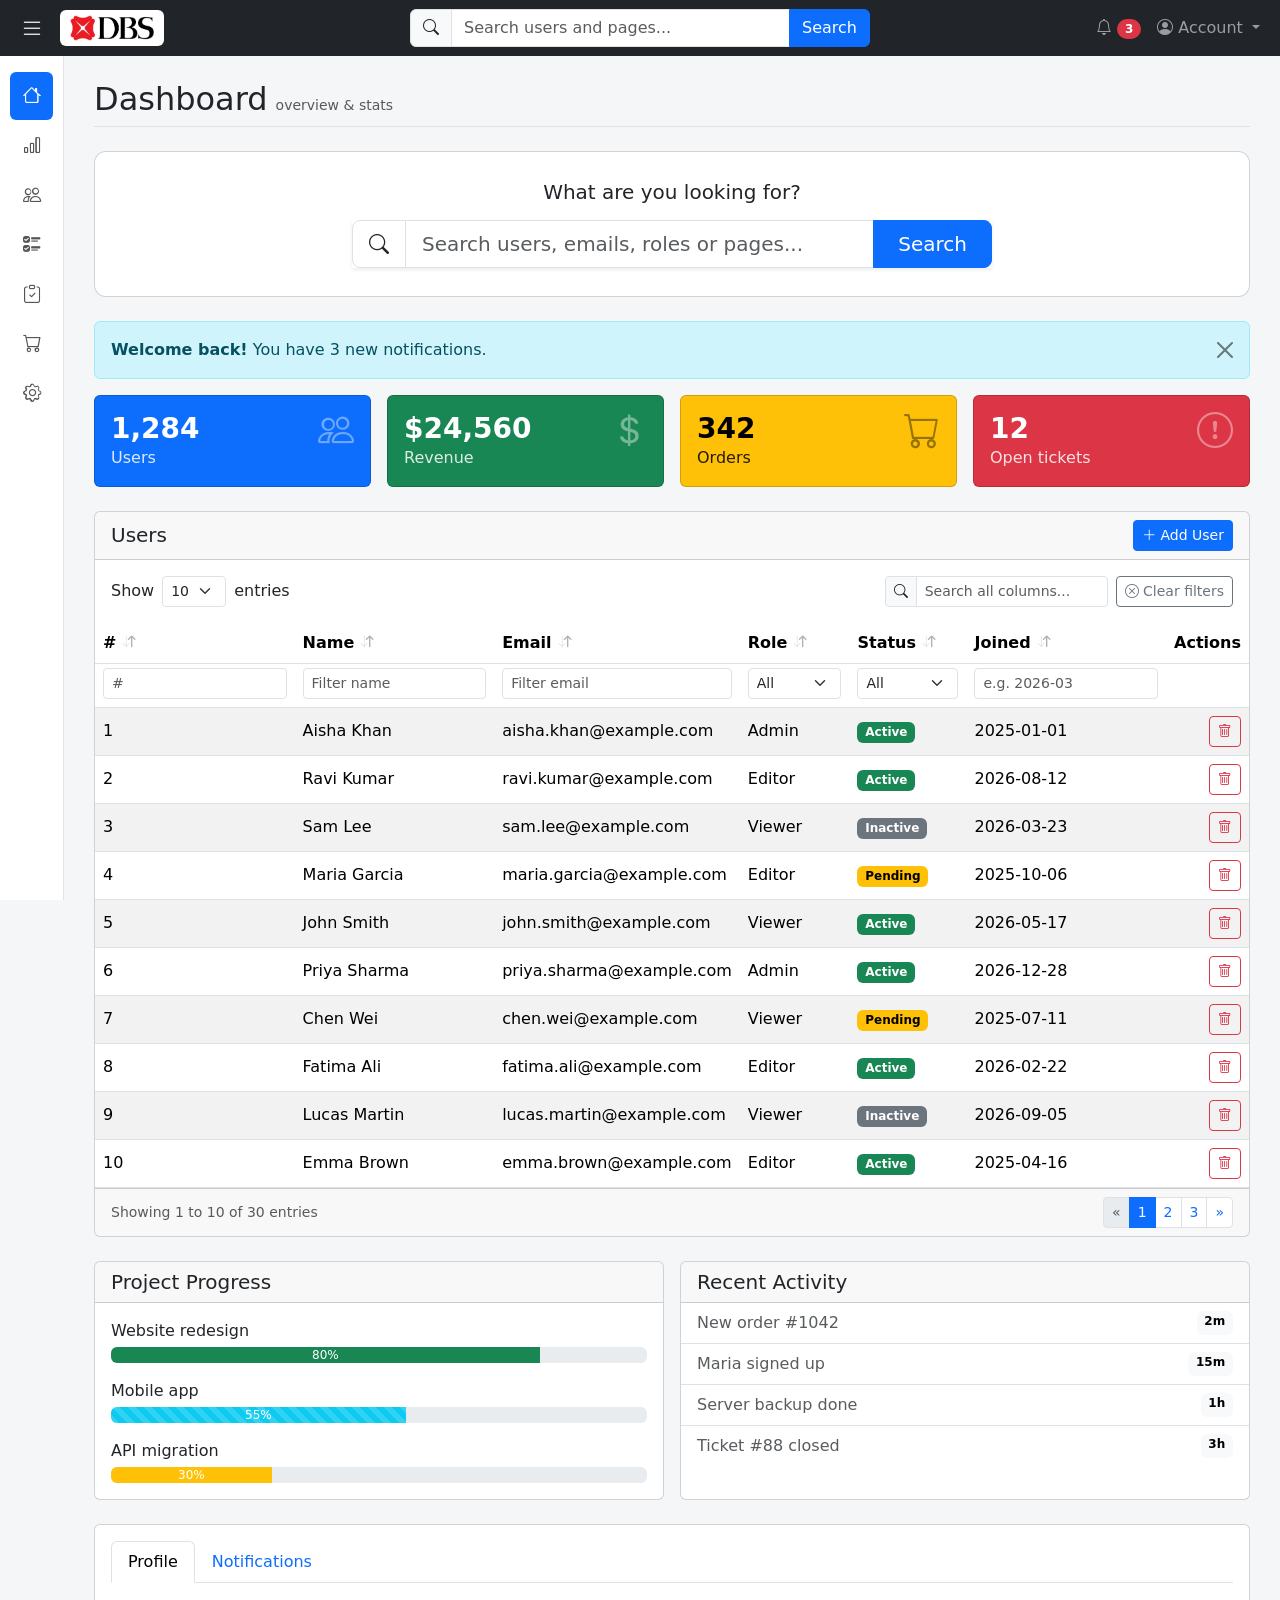
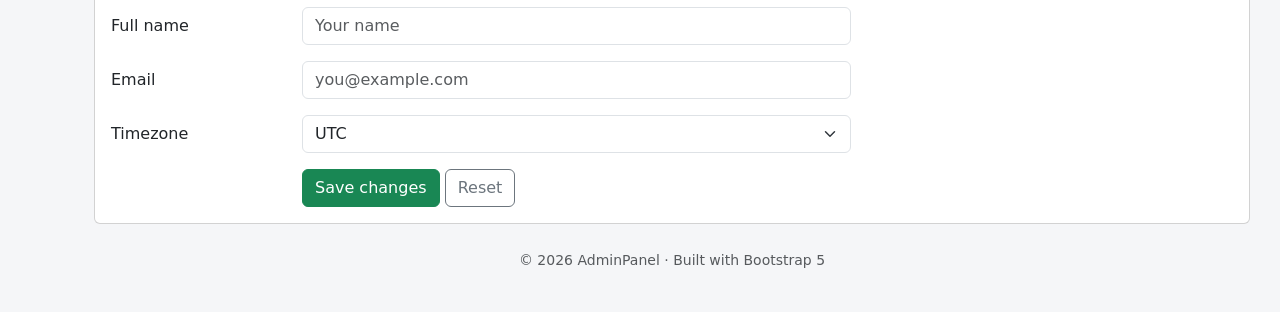
==== index.html @ f6d973f6 "Initial commit" ====
<!DOCTYPE html>
<html lang="en">
<head>
  <meta charset="utf-8">
  <meta name="viewport" content="width=device-width, initial-scale=1">
  <title>Admin Dashboard</title>

  <!-- Bootstrap 5 + Bootstrap Icons (local) -->
  <link rel="stylesheet" href="css/bootstrap.min.css">
  <link rel="stylesheet" href="css/bootstrap-icons.min.css">
  <!-- Page styles -->
  <link rel="stylesheet" href="css/style.css">
  <!-- Sidebar: icons only by default; restore "expanded" if the user chose it -->
  <script>
    try { if (localStorage.getItem('sidebar') === 'expanded') document.documentElement.classList.add('sidebar-expanded'); } catch (e) {}
  </script>
</head>
<body>

  <!-- Top navbar -->
  <nav class="navbar navbar-expand-md navbar-dark bg-dark fixed-top">
    <div class="container-fluid">
      <button type="button" class="btn sidebar-toggle me-2" id="sidebarToggle"
              aria-controls="sidebar" aria-expanded="false" aria-label="Show menu">
        <i class="bi bi-list"></i>
      </button>
      <a class="navbar-brand brand-logo me-auto" href="index.html"><img src="images/dbs-logo.jpg" alt="DBS" height="26"></a>
      <button class="navbar-toggler" type="button" data-bs-toggle="collapse" data-bs-target="#topnav"
              aria-controls="topnav" aria-expanded="false" aria-label="Toggle navigation">
        <span class="navbar-toggler-icon"></span>
      </button>
      <div class="collapse navbar-collapse" id="topnav">
        <!-- Search, centred in the top bar (js/search.js) -->
        <form class="navbar-search my-2 my-md-0" role="search" id="navSearch" data-site-search autocomplete="off">
          <div class="input-group">
            <span class="input-group-text"><i class="bi bi-search"></i></span>
            <input type="search" class="form-control" id="navSearchInput" placeholder="Search users and pages..." aria-label="Search users and pages">
            <button class="btn btn-primary" type="submit">Search</button>
          </div>
          <div class="site-search-results list-group text-start shadow d-none" id="navSearchResults" aria-label="Search suggestions"></div>
        </form>
        <ul class="navbar-nav ms-auto">
          <li class="nav-item">
            <a class="nav-link" href="#"><i class="bi bi-bell"></i> <span class="badge rounded-pill text-bg-danger">3</span></a>
          </li>
          <li class="nav-item dropdown">
            <a class="nav-link dropdown-toggle" href="#" role="button" data-bs-toggle="dropdown" aria-expanded="false">
              <i class="bi bi-person-circle"></i> <span class="js-account-name">Account</span>
            </a>
            <ul class="dropdown-menu dropdown-menu-end">
              <li><a class="dropdown-item" href="#">Profile</a></li>
              <li><a class="dropdown-item" href="#">Settings</a></li>
              <li><hr class="dropdown-divider"></li>
              <li><a class="dropdown-item" href="login.html"><i class="bi bi-box-arrow-right"></i> Log out</a></li>
            </ul>
          </li>
        </ul>
      </div>
    </div>
  </nav>

  <!--
    Sidebar menu (the same on every page; js/layout.js adds the behaviour).
    A sub-menu is a "sub-toggle" link plus a <div class="collapse submenu submenu-level-N">.
    Links to "#" are placeholders.
  -->
  <nav class="sidebar" id="sidebar" aria-label="Main menu">
    <ul class="nav flex-column sidebar-nav">
      <li class="nav-item"><a class="nav-link" href="index.html"><i class="bi bi-house" aria-hidden="true"></i><span class="nav-label">Overview</span></a></li>
      <li class="nav-item"><a class="nav-link" href="#"><i class="bi bi-bar-chart" aria-hidden="true"></i><span class="nav-label">Reports</span></a></li>
      <li class="nav-item"><a class="nav-link" href="index.html#users"><i class="bi bi-people" aria-hidden="true"></i><span class="nav-label">Users</span></a></li>
      <li class="nav-item has-sub">
        <a class="nav-link sub-toggle" href="#submenu-forms" role="button" data-bs-toggle="collapse" aria-expanded="false" aria-controls="submenu-forms"><i class="bi bi-ui-checks" aria-hidden="true"></i><span class="nav-label">Forms</span><i class="bi bi-chevron-down sub-caret" aria-hidden="true"></i></a>
        <div class="collapse submenu submenu-level-1" id="submenu-forms">
          <div class="submenu-title">Forms</div>
          <ul class="nav flex-column">
            <li class="nav-item has-sub">
              <a class="nav-link sub-link sub-toggle" href="#submenu-registration" role="button" data-bs-toggle="collapse" aria-expanded="false" aria-controls="submenu-registration"><i class="bi bi-person-lines-fill" aria-hidden="true"></i><span class="nav-label">Registration Form</span><i class="bi bi-chevron-down sub-caret" aria-hidden="true"></i></a>
              <div class="collapse submenu submenu-level-2" id="submenu-registration">
                <ul class="nav flex-column">
                  <li class="nav-item"><a class="nav-link sub-link" href="form.html"><i class="bi bi-file-earmark-text" aria-hidden="true"></i><span class="nav-label">Full Form</span></a></li>
                  <li class="nav-item"><a class="nav-link sub-link" href="form.html#personal"><i class="bi bi-person-vcard" aria-hidden="true"></i><span class="nav-label">Personal Details</span></a></li>
                  <li class="nav-item"><a class="nav-link sub-link" href="form.html#role-skills"><i class="bi bi-list-check" aria-hidden="true"></i><span class="nav-label">Role &amp; Skills</span></a></li>
                  <li class="nav-item"><a class="nav-link sub-link" href="form.html#preferences"><i class="bi bi-toggles" aria-hidden="true"></i><span class="nav-label">Preferences</span></a></li>
                  <li class="nav-item"><a class="nav-link sub-link" href="form.html#about-you"><i class="bi bi-chat-left-text" aria-hidden="true"></i><span class="nav-label">About You</span></a></li>
                </ul>
              </div>
            </li>
            <li class="nav-item"><a class="nav-link sub-link" href="form.html#date-time"><i class="bi bi-calendar-event" aria-hidden="true"></i><span class="nav-label">Date &amp; Time</span></a></li>
          </ul>
        </div>
      </li>
      <li class="nav-item"><a class="nav-link" href="approvals.html"><i class="bi bi-clipboard-check" aria-hidden="true"></i><span class="nav-label">My Approvals</span><span class="nav-badge badge rounded-pill text-bg-danger d-none" data-badge="pending-approvals"></span></a></li>
      <li class="nav-item"><a class="nav-link" href="#"><i class="bi bi-cart" aria-hidden="true"></i><span class="nav-label">Orders</span></a></li>
      <li class="nav-item"><a class="nav-link" href="#"><i class="bi bi-gear" aria-hidden="true"></i><span class="nav-label">Settings</span></a></li>
    </ul>
  </nav>
  <div class="sidebar-backdrop" id="sidebarBackdrop"></div>

  <main class="main">
    <div class="d-flex align-items-baseline border-bottom pb-2 mb-4">
      <h1 class="h2 mb-0">Dashboard</h1>
      <small class="text-body-secondary ms-2">overview &amp; stats</small>
    </div>

    <!-- Search: finds users and pages as you type; Search button filters the users table (js/search.js) -->
    <section class="page-search text-center mb-4" aria-labelledby="pageSearchTitle">
      <h2 class="h5 mb-3" id="pageSearchTitle">What are you looking for?</h2>
      <form id="pageSearch" class="page-search-form mx-auto position-relative" role="search" autocomplete="off" data-site-search>
        <div class="input-group input-group-lg shadow-sm">
          <span class="input-group-text bg-body"><i class="bi bi-search"></i></span>
          <input type="search" id="pageSearchInput" class="form-control" placeholder="Search users, emails, roles or pages..."
                 aria-label="Search users and pages">
          <button class="btn btn-primary px-4" type="submit">Search</button>
        </div>
        <div id="pageSearchResults" class="site-search-results list-group text-start shadow d-none" aria-label="Search suggestions"></div>
      </form>
    </section>

    <div class="alert alert-info alert-dismissible fade show" role="alert">
      <strong>Welcome back!</strong> You have 3 new notifications.
      <button type="button" class="btn-close" data-bs-dismiss="alert" aria-label="Close"></button>
    </div>

    <!-- Stat cards -->
    <div class="row g-3 mb-4">
      <div class="col-sm-6 col-xl-3">
        <div class="card text-bg-primary stat-card"><div class="card-body">
          <i class="bi bi-people float-end"></i>
          <h3>1,284</h3><p>Users</p>
        </div></div>
      </div>
      <div class="col-sm-6 col-xl-3">
        <div class="card text-bg-success stat-card"><div class="card-body">
          <i class="bi bi-currency-dollar float-end"></i>
          <h3>$24,560</h3><p>Revenue</p>
        </div></div>
      </div>
      <div class="col-sm-6 col-xl-3">
        <div class="card text-bg-warning stat-card"><div class="card-body">
          <i class="bi bi-cart float-end"></i>
          <h3>342</h3><p>Orders</p>
        </div></div>
      </div>
      <div class="col-sm-6 col-xl-3">
        <div class="card text-bg-danger stat-card"><div class="card-body">
          <i class="bi bi-exclamation-circle float-end"></i>
          <h3>12</h3><p>Open tickets</p>
        </div></div>
      </div>
    </div>

    <!-- Users data table: global search, per-column filters, sorting, paging -->
    <div class="card mb-4" id="users">
      <div class="card-header d-flex flex-wrap gap-2 justify-content-between align-items-center">
        <h5 class="mb-0">Users</h5>
        <button class="btn btn-primary btn-sm" data-bs-toggle="modal" data-bs-target="#addUserModal">
          <i class="bi bi-plus-lg"></i> Add User
        </button>
      </div>
      <div class="card-body pb-0">
        <div class="row g-2 align-items-center mb-3">
          <div class="col-auto">
            <label class="d-flex align-items-center gap-2 mb-0">Show
              <select id="dtPageSize" class="form-select form-select-sm w-auto">
                <option>5</option><option selected>10</option><option>25</option><option>50</option><option value="0">All</option>
              </select>
              entries
            </label>
          </div>
          <div class="col-12 col-md-auto ms-md-auto d-flex gap-2">
            <div class="input-group input-group-sm">
              <span class="input-group-text"><i class="bi bi-search"></i></span>
              <input type="search" id="dtSearch" class="form-control" placeholder="Search all columns..." aria-label="Search all columns">
            </div>
            <button type="button" id="dtClear" class="btn btn-sm btn-outline-secondary text-nowrap">
              <i class="bi bi-x-circle"></i> Clear filters
            </button>
          </div>
        </div>
      </div>
      <div class="table-responsive">
        <table class="table table-striped table-hover mb-0 align-middle data-table" id="usersTable">
          <thead>
            <tr>
              <th data-key="id" data-type="number" class="sortable">#</th>
              <th data-key="name" class="sortable">Name</th>
              <th data-key="email" class="sortable">Email</th>
              <th data-key="role" class="sortable">Role</th>
              <th data-key="status" class="sortable">Status</th>
              <th data-key="joined" class="sortable">Joined</th>
              <th class="text-end">Actions</th>
            </tr>
            <tr class="filter-row">
              <th><input type="text" class="form-control form-control-sm" data-filter="id" placeholder="#" aria-label="Filter #"></th>
              <th><input type="text" class="form-control form-control-sm" data-filter="name" placeholder="Filter name" aria-label="Filter name"></th>
              <th><input type="text" class="form-control form-control-sm" data-filter="email" placeholder="Filter email" aria-label="Filter email"></th>
              <th><select class="form-select form-select-sm" data-filter="role" data-exact aria-label="Filter role"><option value="">All</option></select></th>
              <th><select class="form-select form-select-sm" data-filter="status" data-exact aria-label="Filter status"><option value="">All</option></select></th>
              <th><input type="text" class="form-control form-control-sm" data-filter="joined" placeholder="e.g. 2026-03" aria-label="Filter joined date"></th>
              <th></th>
            </tr>
          </thead>
          <!-- User records: edit, add or remove rows here. Columns follow the headings above. -->
          <tbody id="userTable">
            <tr>
              <td>1</td>
              <td>Aisha Khan</td>
              <td>aisha.khan@example.com</td>
              <td>Admin</td>
              <td><span class="badge text-bg-success">Active</span></td>
              <td>2025-01-01</td>
              <td class="text-end"><button type="button" class="btn btn-sm btn-outline-danger js-delete" aria-label="Delete Aisha Khan"><i class="bi bi-trash"></i></button></td>
            </tr>
            <tr>
              <td>2</td>
              <td>Ravi Kumar</td>
              <td>ravi.kumar@example.com</td>
              <td>Editor</td>
              <td><span class="badge text-bg-success">Active</span></td>
              <td>2026-08-12</td>
              <td class="text-end"><button type="button" class="btn btn-sm btn-outline-danger js-delete" aria-label="Delete Ravi Kumar"><i class="bi bi-trash"></i></button></td>
            </tr>
            <tr>
              <td>3</td>
              <td>Sam Lee</td>
              <td>sam.lee@example.com</td>
              <td>Viewer</td>
              <td><span class="badge text-bg-secondary">Inactive</span></td>
              <td>2026-03-23</td>
              <td class="text-end"><button type="button" class="btn btn-sm btn-outline-danger js-delete" aria-label="Delete Sam Lee"><i class="bi bi-trash"></i></button></td>
            </tr>
            <tr>
              <td>4</td>
              <td>Maria Garcia</td>
              <td>maria.garcia@example.com</td>
              <td>Editor</td>
              <td><span class="badge text-bg-warning">Pending</span></td>
              <td>2025-10-06</td>
              <td class="text-end"><button type="button" class="btn btn-sm btn-outline-danger js-delete" aria-label="Delete Maria Garcia"><i class="bi bi-trash"></i></button></td>
            </tr>
            <tr>
              <td>5</td>
              <td>John Smith</td>
              <td>john.smith@example.com</td>
              <td>Viewer</td>
              <td><span class="badge text-bg-success">Active</span></td>
              <td>2026-05-17</td>
              <td class="text-end"><button type="button" class="btn btn-sm btn-outline-danger js-delete" aria-label="Delete John Smith"><i class="bi bi-trash"></i></button></td>
            </tr>
            <tr>
              <td>6</td>
              <td>Priya Sharma</td>
              <td>priya.sharma@example.com</td>
              <td>Admin</td>
              <td><span class="badge text-bg-success">Active</span></td>
              <td>2026-12-28</td>
              <td class="text-end"><button type="button" class="btn btn-sm btn-outline-danger js-delete" aria-label="Delete Priya Sharma"><i class="bi bi-trash"></i></button></td>
            </tr>
            <tr>
              <td>7</td>
              <td>Chen Wei</td>
              <td>chen.wei@example.com</td>
              <td>Viewer</td>
              <td><span class="badge text-bg-warning">Pending</span></td>
              <td>2025-07-11</td>
              <td class="text-end"><button type="button" class="btn btn-sm btn-outline-danger js-delete" aria-label="Delete Chen Wei"><i class="bi bi-trash"></i></button></td>
            </tr>
            <tr>
              <td>8</td>
              <td>Fatima Ali</td>
              <td>fatima.ali@example.com</td>
              <td>Editor</td>
              <td><span class="badge text-bg-success">Active</span></td>
              <td>2026-02-22</td>
              <td class="text-end"><button type="button" class="btn btn-sm btn-outline-danger js-delete" aria-label="Delete Fatima Ali"><i class="bi bi-trash"></i></button></td>
            </tr>
            <tr>
              <td>9</td>
              <td>Lucas Martin</td>
              <td>lucas.martin@example.com</td>
              <td>Viewer</td>
              <td><span class="badge text-bg-secondary">Inactive</span></td>
              <td>2026-09-05</td>
              <td class="text-end"><button type="button" class="btn btn-sm btn-outline-danger js-delete" aria-label="Delete Lucas Martin"><i class="bi bi-trash"></i></button></td>
            </tr>
            <tr>
              <td>10</td>
              <td>Emma Brown</td>
              <td>emma.brown@example.com</td>
              <td>Editor</td>
              <td><span class="badge text-bg-success">Active</span></td>
              <td>2025-04-16</td>
              <td class="text-end"><button type="button" class="btn btn-sm btn-outline-danger js-delete" aria-label="Delete Emma Brown"><i class="bi bi-trash"></i></button></td>
            </tr>
            <tr>
              <td>11</td>
              <td>Arjun Nair</td>
              <td>arjun.nair@example.com</td>
              <td>Admin</td>
              <td><span class="badge text-bg-success">Active</span></td>
              <td>2026-11-27</td>
              <td class="text-end"><button type="button" class="btn btn-sm btn-outline-danger js-delete" aria-label="Delete Arjun Nair"><i class="bi bi-trash"></i></button></td>
            </tr>
            <tr>
              <td>12</td>
              <td>Sofia Rossi</td>
              <td>sofia.rossi@example.com</td>
              <td>Editor</td>
              <td><span class="badge text-bg-success">Active</span></td>
              <td>2026-06-10</td>
              <td class="text-end"><button type="button" class="btn btn-sm btn-outline-danger js-delete" aria-label="Delete Sofia Rossi"><i class="bi bi-trash"></i></button></td>
            </tr>
            <tr>
              <td>13</td>
              <td>Omar Hassan</td>
              <td>omar.hassan@example.com</td>
              <td>Viewer</td>
              <td><span class="badge text-bg-success">Active</span></td>
              <td>2025-01-21</td>
              <td class="text-end"><button type="button" class="btn btn-sm btn-outline-danger js-delete" aria-label="Delete Omar Hassan"><i class="bi bi-trash"></i></button></td>
            </tr>
            <tr>
              <td>14</td>
              <td>Yuki Tanaka</td>
              <td>yuki.tanaka@example.com</td>
              <td>Editor</td>
              <td><span class="badge text-bg-secondary">Inactive</span></td>
              <td>2026-08-04</td>
              <td class="text-end"><button type="button" class="btn btn-sm btn-outline-danger js-delete" aria-label="Delete Yuki Tanaka"><i class="bi bi-trash"></i></button></td>
            </tr>
            <tr>
              <td>15</td>
              <td>Liam Wilson</td>
              <td>liam.wilson@example.com</td>
              <td>Viewer</td>
              <td><span class="badge text-bg-warning">Pending</span></td>
              <td>2026-03-15</td>
              <td class="text-end"><button type="button" class="btn btn-sm btn-outline-danger js-delete" aria-label="Delete Liam Wilson"><i class="bi bi-trash"></i></button></td>
            </tr>
            <tr>
              <td>16</td>
              <td>Meera Iyer</td>
              <td>meera.iyer@example.com</td>
              <td>Admin</td>
              <td><span class="badge text-bg-success">Active</span></td>
              <td>2025-10-26</td>
              <td class="text-end"><button type="button" class="btn btn-sm btn-outline-danger js-delete" aria-label="Delete Meera Iyer"><i class="bi bi-trash"></i></button></td>
            </tr>
            <tr>
              <td>17</td>
              <td>David Cohen</td>
              <td>david.cohen@example.com</td>
              <td>Viewer</td>
              <td><span class="badge text-bg-success">Active</span></td>
              <td>2026-05-09</td>
              <td class="text-end"><button type="button" class="btn btn-sm btn-outline-danger js-delete" aria-label="Delete David Cohen"><i class="bi bi-trash"></i></button></td>
            </tr>
            <tr>
              <td>18</td>
              <td>Ana Silva</td>
              <td>ana.silva@example.com</td>
              <td>Editor</td>
              <td><span class="badge text-bg-warning">Pending</span></td>
              <td>2026-12-20</td>
              <td class="text-end"><button type="button" class="btn btn-sm btn-outline-danger js-delete" aria-label="Delete Ana Silva"><i class="bi bi-trash"></i></button></td>
            </tr>
            <tr>
              <td>19</td>
              <td>Noah Johnson</td>
              <td>noah.johnson@example.com</td>
              <td>Viewer</td>
              <td><span class="badge text-bg-success">Active</span></td>
              <td>2025-07-03</td>
              <td class="text-end"><button type="button" class="btn btn-sm btn-outline-danger js-delete" aria-label="Delete Noah Johnson"><i class="bi bi-trash"></i></button></td>
            </tr>
            <tr>
              <td>20</td>
              <td>Zara Ahmed</td>
              <td>zara.ahmed@example.com</td>
              <td>Editor</td>
              <td><span class="badge text-bg-secondary">Inactive</span></td>
              <td>2026-02-14</td>
              <td class="text-end"><button type="button" class="btn btn-sm btn-outline-danger js-delete" aria-label="Delete Zara Ahmed"><i class="bi bi-trash"></i></button></td>
            </tr>
            <tr>
              <td>21</td>
              <td>Kenji Sato</td>
              <td>kenji.sato@example.com</td>
              <td>Admin</td>
              <td><span class="badge text-bg-success">Active</span></td>
              <td>2026-09-25</td>
              <td class="text-end"><button type="button" class="btn btn-sm btn-outline-danger js-delete" aria-label="Delete Kenji Sato"><i class="bi bi-trash"></i></button></td>
            </tr>
            <tr>
              <td>22</td>
              <td>Olivia Davis</td>
              <td>olivia.davis@example.com</td>
              <td>Editor</td>
              <td><span class="badge text-bg-success">Active</span></td>
              <td>2025-04-08</td>
              <td class="text-end"><button type="button" class="btn btn-sm btn-outline-danger js-delete" aria-label="Delete Olivia Davis"><i class="bi bi-trash"></i></button></td>
            </tr>
            <tr>
              <td>23</td>
              <td>Rahul Verma</td>
              <td>rahul.verma@example.com</td>
              <td>Viewer</td>
              <td><span class="badge text-bg-success">Active</span></td>
              <td>2026-11-19</td>
              <td class="text-end"><button type="button" class="btn btn-sm btn-outline-danger js-delete" aria-label="Delete Rahul Verma"><i class="bi bi-trash"></i></button></td>
            </tr>
            <tr>
              <td>24</td>
              <td>Elena Petrova</td>
              <td>elena.petrova@example.com</td>
              <td>Editor</td>
              <td><span class="badge text-bg-success">Active</span></td>
              <td>2026-06-02</td>
              <td class="text-end"><button type="button" class="btn btn-sm btn-outline-danger js-delete" aria-label="Delete Elena Petrova"><i class="bi bi-trash"></i></button></td>
            </tr>
            <tr>
              <td>25</td>
              <td>Mohammed Saleh</td>
              <td>mohammed.saleh@example.com</td>
              <td>Viewer</td>
              <td><span class="badge text-bg-secondary">Inactive</span></td>
              <td>2025-01-13</td>
              <td class="text-end"><button type="button" class="btn btn-sm btn-outline-danger js-delete" aria-label="Delete Mohammed Saleh"><i class="bi bi-trash"></i></button></td>
            </tr>
            <tr>
              <td>26</td>
              <td>Grace Kim</td>
              <td>grace.kim@example.com</td>
              <td>Admin</td>
              <td><span class="badge text-bg-warning">Pending</span></td>
              <td>2026-08-24</td>
              <td class="text-end"><button type="button" class="btn btn-sm btn-outline-danger js-delete" aria-label="Delete Grace Kim"><i class="bi bi-trash"></i></button></td>
            </tr>
            <tr>
              <td>27</td>
              <td>Daniel Lopez</td>
              <td>daniel.lopez@example.com</td>
              <td>Viewer</td>
              <td><span class="badge text-bg-success">Active</span></td>
              <td>2026-03-07</td>
              <td class="text-end"><button type="button" class="btn btn-sm btn-outline-danger js-delete" aria-label="Delete Daniel Lopez"><i class="bi bi-trash"></i></button></td>
            </tr>
            <tr>
              <td>28</td>
              <td>Nisha Patel</td>
              <td>nisha.patel@example.com</td>
              <td>Editor</td>
              <td><span class="badge text-bg-success">Active</span></td>
              <td>2025-10-18</td>
              <td class="text-end"><button type="button" class="btn btn-sm btn-outline-danger js-delete" aria-label="Delete Nisha Patel"><i class="bi bi-trash"></i></button></td>
            </tr>
            <tr>
              <td>29</td>
              <td>Ethan Clark</td>
              <td>ethan.clark@example.com</td>
              <td>Viewer</td>
              <td><span class="badge text-bg-warning">Pending</span></td>
              <td>2026-05-01</td>
              <td class="text-end"><button type="button" class="btn btn-sm btn-outline-danger js-delete" aria-label="Delete Ethan Clark"><i class="bi bi-trash"></i></button></td>
            </tr>
            <tr>
              <td>30</td>
              <td>Leila Haddad</td>
              <td>leila.haddad@example.com</td>
              <td>Editor</td>
              <td><span class="badge text-bg-success">Active</span></td>
              <td>2026-12-12</td>
              <td class="text-end"><button type="button" class="btn btn-sm btn-outline-danger js-delete" aria-label="Delete Leila Haddad"><i class="bi bi-trash"></i></button></td>
            </tr>
          </tbody>
        </table>
      </div>
      <div class="card-footer d-flex flex-wrap gap-2 justify-content-between align-items-center">
        <small id="dtInfo" class="text-body-secondary"></small>
        <ul id="dtPager" class="pagination pagination-sm mb-0"></ul>
      </div>
    </div>

    <div class="row g-3 mb-4">
      <!-- Side widgets -->
      <div class="col-lg-6">
        <div class="card h-100">
          <div class="card-header"><h5 class="mb-0">Project Progress</h5></div>
          <div class="card-body">
            <p class="mb-1">Website redesign</p>
            <div class="progress mb-3" role="progressbar" aria-valuenow="80" aria-valuemin="0" aria-valuemax="100">
              <div class="progress-bar bg-success" style="width:80%">80%</div>
            </div>
            <p class="mb-1">Mobile app</p>
            <div class="progress mb-3" role="progressbar" aria-valuenow="55" aria-valuemin="0" aria-valuemax="100">
              <div class="progress-bar bg-info progress-bar-striped progress-bar-animated" style="width:55%">55%</div>
            </div>
            <p class="mb-1">API migration</p>
            <div class="progress" role="progressbar" aria-valuenow="30" aria-valuemin="0" aria-valuemax="100">
              <div class="progress-bar bg-warning" style="width:30%">30%</div>
            </div>
          </div>
        </div>
      </div>

      <div class="col-lg-6">
        <div class="card h-100">
          <div class="card-header"><h5 class="mb-0">Recent Activity</h5></div>
          <div class="list-group list-group-flush">
            <a href="#" class="list-group-item list-group-item-action d-flex justify-content-between">New order #1042 <span class="badge text-bg-light">2m</span></a>
            <a href="#" class="list-group-item list-group-item-action d-flex justify-content-between">Maria signed up <span class="badge text-bg-light">15m</span></a>
            <a href="#" class="list-group-item list-group-item-action d-flex justify-content-between">Server backup done <span class="badge text-bg-light">1h</span></a>
            <a href="#" class="list-group-item list-group-item-action d-flex justify-content-between">Ticket #88 closed <span class="badge text-bg-light">3h</span></a>
          </div>
        </div>
      </div>
    </div>

    <!-- Tabs with settings form -->
    <div class="card mb-4">
      <div class="card-body">
        <ul class="nav nav-tabs" role="tablist">
          <li class="nav-item" role="presentation">
            <button class="nav-link active" data-bs-toggle="tab" data-bs-target="#tab-profile" type="button" role="tab">Profile</button>
          </li>
          <li class="nav-item" role="presentation">
            <button class="nav-link" data-bs-toggle="tab" data-bs-target="#tab-notify" type="button" role="tab">Notifications</button>
          </li>
        </ul>
        <div class="tab-content pt-4">
          <div class="tab-pane fade show active" id="tab-profile" role="tabpanel">
            <form id="profileForm" novalidate>
              <div class="row mb-3">
                <label class="col-sm-2 col-form-label" for="pName">Full name</label>
                <div class="col-sm-6">
                  <input type="text" class="form-control" id="pName" placeholder="Your name" required>
                  <div class="invalid-feedback">Please enter your name.</div>
                </div>
              </div>
              <div class="row mb-3">
                <label class="col-sm-2 col-form-label" for="pEmail">Email</label>
                <div class="col-sm-6">
                  <input type="email" class="form-control" id="pEmail" placeholder="you@example.com" required>
                  <div class="invalid-feedback">Please enter a valid email.</div>
                </div>
              </div>
              <div class="row mb-3">
                <label class="col-sm-2 col-form-label" for="pTz">Timezone</label>
                <div class="col-sm-6">
                  <select class="form-select" id="pTz">
                    <option>UTC</option><option>Asia/Kolkata</option><option>Europe/London</option><option>America/New_York</option>
                  </select>
                </div>
              </div>
              <div class="row">
                <div class="col-sm-6 offset-sm-2">
                  <button type="submit" class="btn btn-success">Save changes</button>
                  <button type="reset" class="btn btn-outline-secondary">Reset</button>
                </div>
              </div>
            </form>
          </div>
          <div class="tab-pane fade" id="tab-notify" role="tabpanel">
            <div class="form-check form-switch mb-2">
              <input class="form-check-input" type="checkbox" id="n1" checked>
              <label class="form-check-label" for="n1">Email me about new orders</label>
            </div>
            <div class="form-check form-switch mb-2">
              <input class="form-check-input" type="checkbox" id="n2">
              <label class="form-check-label" for="n2">Weekly summary report</label>
            </div>
            <div class="form-check form-switch">
              <input class="form-check-input" type="checkbox" id="n3" checked>
              <label class="form-check-label" for="n3">Security alerts</label>
            </div>
          </div>
        </div>
      </div>
    </div>

    <footer class="text-body-secondary text-center pb-3"><small>&copy; 2026 AdminPanel · Built with Bootstrap 5</small></footer>
  </main>

  <!-- Row used by "Add User": js/app.js copies it and fills each data-field -->
  <template id="userRowTemplate">
    <tr>
      <td data-field="id"></td>
      <td data-field="name"></td>
      <td data-field="email"></td>
      <td data-field="role"></td>
      <td><span class="badge text-bg-warning" data-field="status">Pending</span></td>
      <td data-field="joined"></td>
      <td class="text-end"><button type="button" class="btn btn-sm btn-outline-danger js-delete" aria-label="Delete"><i class="bi bi-trash"></i></button></td>
    </tr>
  </template>

  <!-- Add user modal -->
  <div class="modal fade" id="addUserModal" tabindex="-1" aria-labelledby="addUserTitle" aria-hidden="true">
    <div class="modal-dialog">
      <form class="modal-content" id="addUserForm">
        <div class="modal-header">
          <h5 class="modal-title" id="addUserTitle">Add User</h5>
          <button type="button" class="btn-close" data-bs-dismiss="modal" aria-label="Close"></button>
        </div>
        <div class="modal-body">
          <div class="mb-3">
            <label class="form-label" for="uName">Name</label>
            <input type="text" class="form-control" id="uName" required>
          </div>
          <div class="mb-3">
            <label class="form-label" for="uEmail">Email</label>
            <input type="email" class="form-control" id="uEmail" required>
          </div>
          <div>
            <label class="form-label" for="uRole">Role</label>
            <select class="form-select" id="uRole"><option>Admin</option><option>Editor</option><option selected>Viewer</option></select>
          </div>
        </div>
        <div class="modal-footer">
          <button type="button" class="btn btn-outline-secondary" data-bs-dismiss="modal">Cancel</button>
          <button type="submit" class="btn btn-primary">Add</button>
        </div>
      </form>
    </div>
  </div>

  <!-- Toast for save confirmation -->
  <div class="toast-container position-fixed bottom-0 end-0 p-3">
    <div id="saveToast" class="toast text-bg-success border-0" role="status" aria-live="polite" aria-atomic="true">
      <div class="d-flex">
        <div class="toast-body"><i class="bi bi-check-circle"></i> Profile saved.</div>
        <button type="button" class="btn-close btn-close-white me-2 m-auto" data-bs-dismiss="toast" aria-label="Close"></button>
      </div>
    </div>
  </div>

  <!-- Bootstrap JS bundle, includes Popper (local) -->
  <script src="js/bootstrap.bundle.min.js"></script>
  <!-- Approval requests (shared) -->
  <script src="js/requests.js"></script>
  <!-- Sidebar menu + toggle (shared by all pages) -->
  <script src="js/layout.js"></script>
  <!-- Search boxes with suggestions (shared by all pages) -->
  <script src="js/search.js"></script>
  <!-- Data table + page script -->
  <script src="js/datatable.js"></script>
  <script src="js/app.js"></script>
</body>
</html>
---- css/style.css ----
/* Custom styles for index.html */
body { padding-top: 56px; background: #f5f6f8; }

.main { padding: 24px 30px; }

.stat-card .bi { font-size: 36px; opacity: .4; line-height: 1; }
.stat-card h3 { margin: 0; font-weight: bold; }
.stat-card p { margin: 0; opacity: .85; }

@media (max-width: 767.98px) {
  .main { padding: 16px; }
}

/* Data table */
.data-table th.sortable { cursor: pointer; user-select: none; white-space: nowrap; }
.data-table th.sortable::after {
  font-family: "bootstrap-icons"; content: "\f127"; /* bi-arrow-down-up */
  margin-left: 6px; font-size: .8em; opacity: .3;
}
.data-table th.sort-asc::after { content: "\f148"; opacity: 1; }  /* bi-arrow-up */
.data-table th.sort-desc::after { content: "\f128"; opacity: 1; } /* bi-arrow-down */
.data-table .filter-row th { font-weight: normal; padding-top: 4px; padding-bottom: 8px; }
.data-table .filter-row .form-control,
.data-table .filter-row .form-select { min-width: 90px; }

/* Forms page */
.required::after { content: " *"; color: var(--bs-danger); }
p.form-label { margin-bottom: .5rem; }

/* Show the work-mode message when no radio button is chosen */
.was-validated .btn-group:has(:invalid) + .invalid-feedback { display: block; }
.was-validated .btn-group:has(:invalid) .btn { border-color: var(--bs-form-invalid-border-color); }

/* Multi-select dropdown (js/multiselect.js) */
.multiselect .dropdown-toggle { text-align: left; }
.multiselect .dropdown-toggle::after { display: none; } /* .form-select already draws an arrow */
.multiselect .dropdown-menu { max-width: 100%; }
.multiselect .ms-options { max-height: 240px; overflow-y: auto; }
.multiselect .ms-options .form-check { padding-top: 2px; padding-bottom: 2px; }
.multiselect .ms-options .dropdown-header { padding-left: 0; }
.ms-chips .badge { font-weight: normal; font-size: .85em; }
.ms-chips .badge .btn-close { width: .5em; height: .5em; margin-left: .35em; vertical-align: middle; }
.was-validated select[data-multiselect]:invalid + .multiselect .form-select { border-color: var(--bs-form-invalid-border-color); }
.was-validated select[data-multiselect]:valid + .multiselect .form-select { border-color: var(--bs-form-valid-border-color); }

/* Date range picker (js/daterangepicker.js) */
.drp-input { cursor: pointer; caret-color: transparent; background-color: var(--bs-body-bg); }
.drp-menu { width: 600px; max-width: calc(100vw - 32px); }
.drp-calendars { display: flex; flex-wrap: wrap; gap: 24px; }
.drp-month { flex: 1 1 240px; }
.drp-title { text-align: center; font-weight: 600; margin-bottom: 6px; }
.drp-grid { display: grid; grid-template-columns: repeat(7, 1fr); gap: 2px 0; }
.drp-weekday { text-align: center; font-size: .75rem; color: var(--bs-secondary-color); padding: 4px 0; }
.drp-day {
  border: 0; background: none; height: 34px; border-radius: 0;
  font-size: .875rem; color: var(--bs-body-color);
}
.drp-day:hover:not(:disabled) { background: var(--bs-secondary-bg); border-radius: 6px; }
.drp-day:focus-visible { outline: 2px solid var(--bs-primary); outline-offset: -2px; border-radius: 6px; }
.drp-day:disabled { color: var(--bs-tertiary-color); text-decoration: line-through; cursor: not-allowed; }
.drp-day.today { font-weight: 700; text-decoration: underline; }
.drp-day.in-range, .drp-day.in-range:hover { background: var(--bs-primary-bg-subtle); border-radius: 0; }
.drp-day.range-start, .drp-day.range-end,
.drp-day.range-start:hover, .drp-day.range-end:hover { background: var(--bs-primary); color: #fff; }
.drp-day.range-start { border-radius: 6px 0 0 6px; }
.drp-day.range-end { border-radius: 0 6px 6px 0; }
.drp-day.range-start.range-end { border-radius: 6px; }

/* Logo in the top bar: the image has a white background, so give it a white rounded backing */
.navbar-brand.brand-logo { background: #fff; border-radius: 6px; padding: 5px 10px; line-height: 0; }
.navbar-brand.brand-logo img { height: 26px; width: auto; display: block; }

/* ---- Sidebar menu (js/layout.js) ---------------------------------------- */
:root {
  --navbar-h: 56px;
  --sidebar-w: 250px;          /* with names */
  --sidebar-w-icons: 64px;     /* icons only */
}
/* Jump links (e.g. form.html#date-time) should not hide under the fixed top bar */
[id] { scroll-margin-top: calc(var(--navbar-h) + 16px); }

.sidebar-toggle { color: rgba(255,255,255,.85); font-size: 1.5rem; line-height: 1; padding: 4px 8px; border: 0; }
.sidebar-toggle:hover, .sidebar-toggle:focus-visible { color: #fff; background: rgba(255,255,255,.1); }

.sidebar {
  position: fixed; top: var(--navbar-h); bottom: 0; left: 0; z-index: 1025;
  width: var(--sidebar-w-icons);
  padding: 16px 10px;
  background: #fff; border-right: 1px solid #e3e3e3;
  overflow: visible;           /* lets the icon-only pop-out sit outside */
}
.main { margin-left: var(--sidebar-w-icons); }
.sidebar-expanded .sidebar { width: var(--sidebar-w); overflow-y: auto; overflow-x: hidden; }
.sidebar-expanded .main { margin-left: var(--sidebar-w); }
.sidebar-ready .sidebar { transition: width .2s ease, transform .2s ease; }
.sidebar-ready .main { transition: margin-left .2s ease; }

.sidebar-nav .nav-link {
  display: flex; align-items: center; gap: 12px;
  color: #555; border-radius: 6px; padding: 9px 12px; white-space: nowrap;
}
.sidebar-nav .nav-item { min-width: 0; }
.sidebar-nav .nav-label { min-width: 0; overflow: hidden; text-overflow: ellipsis; }
.sidebar-nav .nav-link > .bi:first-child { font-size: 1.15rem; flex: 0 0 auto; width: 20px; text-align: center; }
.sidebar-nav .nav-link:hover { background: var(--bs-secondary-bg); color: var(--bs-body-color); }
.sidebar-nav > .nav-item > .nav-link.active { background: var(--bs-primary); color: #fff; }
.sidebar-nav .nav-item + .nav-item { margin-top: 2px; }

/* Sub-menu */
.sidebar-nav .has-sub { position: relative; }
.sidebar-nav .sub-caret { margin-left: auto; font-size: .8rem; transition: transform .2s; }
.sidebar-nav .sub-toggle[aria-expanded="true"] .sub-caret { transform: rotate(180deg); }
.sidebar-nav .submenu .nav-link { padding: 7px 12px 7px 44px; font-size: .925rem; }
.sidebar-nav .submenu .nav-link > .bi:first-child { font-size: 1rem; }
.sidebar-nav .submenu .nav-link.active { color: var(--bs-primary); background: var(--bs-primary-bg-subtle); font-weight: 600; }
.sidebar-nav .submenu-title { display: none; }

/* Deeper levels (e.g. Forms > Registration Form > ...): indented with a guide line */
.sidebar-nav .submenu-level-2 { margin: 2px 0 4px 32px; border-left: 2px solid var(--bs-border-color); }
.sidebar-nav .submenu-level-2 .nav-link { padding: 6px 10px 6px 16px; font-size: .875rem; border-radius: 0 6px 6px 0; }
.sidebar-nav .submenu-level-2 .nav-link > .bi:first-child { font-size: .9rem; }
.sidebar-nav .submenu .sub-toggle.active { background: none; color: var(--bs-primary); font-weight: 600; }

/* In the expanded / phone menu, an open section's parent is tinted rather than filled */
.sidebar-nav > .nav-item > .sub-toggle.active { background: none; color: var(--bs-primary); font-weight: 600; }

/* Icons only (desktop, not expanded): hide names, show sub-menus as a pop-out to the right */
@media (min-width: 768px) {
  html:not(.sidebar-expanded) .sidebar .nav-label,
  html:not(.sidebar-expanded) .sidebar .sub-caret { display: none; }
  html:not(.sidebar-expanded) .sidebar-nav > .nav-item > .nav-link { justify-content: center; padding: 10px 0; }
  html:not(.sidebar-expanded) .sidebar-nav > .nav-item > .sub-toggle.active,
  html:not(.sidebar-expanded) .sidebar-nav > .nav-item > .sub-toggle[aria-expanded="true"] { background: var(--bs-primary); color: #fff; }
  html:not(.sidebar-expanded) .sidebar-nav .submenu-level-1 {
    position: absolute; left: calc(100% + 12px); top: 0; width: 220px;
    background: #fff; border: 1px solid var(--bs-border-color); border-radius: 8px;
    box-shadow: 0 .5rem 1rem rgba(0,0,0,.12); padding: 6px; z-index: 1030;
    max-height: calc(100vh - var(--navbar-h) - 24px); overflow-y: auto;
  }
  html:not(.sidebar-expanded) .sidebar-nav .submenu .nav-label { display: inline; }
  html:not(.sidebar-expanded) .sidebar-nav .submenu .sub-caret { display: inline-block; }
  html:not(.sidebar-expanded) .sidebar-nav .submenu .nav-link { padding: 7px 10px; }
  html:not(.sidebar-expanded) .sidebar-nav .submenu-level-2 { margin-left: 18px; }
  html:not(.sidebar-expanded) .sidebar-nav .submenu-level-2 .nav-link { padding: 6px 10px 6px 14px; }
  html:not(.sidebar-expanded) .sidebar-nav .submenu-title {
    display: block; font-size: .75rem; font-weight: 600; text-transform: uppercase;
    color: var(--bs-secondary-color); padding: 4px 10px 6px;
  }
}

/* Phones: sidebar slides in over the page, always with names */
.sidebar-backdrop { display: none; }
@media (max-width: 767.98px) {
  .sidebar, .sidebar-expanded .sidebar { width: var(--sidebar-w); transform: translateX(-100%); overflow-y: auto; overflow-x: hidden; }
  .sidebar-open .sidebar { transform: none; box-shadow: 0 0 2rem rgba(0,0,0,.2); }
  .main, .sidebar-expanded .main { margin-left: 0; }
  .sidebar-open .sidebar-backdrop {
    display: block; position: fixed; inset: var(--navbar-h) 0 0 0; z-index: 1020; background: rgba(0,0,0,.35);
  }
}

/* Type-to-search select (js/searchselect.js) */
.searchselect .form-select { cursor: text; }
.searchselect-list { max-height: 260px; overflow-y: auto; }
.searchselect-list .dropdown-item.active mark { background: transparent; color: inherit; text-decoration: underline; }

/* Search in the middle of the dashboard */
.page-search { padding: 28px 16px; background: var(--bs-body-bg); border: 1px solid var(--bs-border-color-translucent); border-radius: 12px; }
.page-search-form { max-width: 640px; }
/* Suggestion list under a search box (js/search.js) */
.site-search-results { position: absolute; top: calc(100% + 6px); left: 0; right: 0; z-index: 1035; max-height: 380px; overflow-y: auto; }

/* Top-bar search: full width in the phone menu, centred in the bar on wider screens */
.navbar-search { position: relative; }
@media (min-width: 768px) {
  .navbar > .container-fluid { position: relative; }
  .navbar-search {
    position: absolute; left: 50%; top: 50%; transform: translate(-50%, -50%);
    width: min(460px, 40vw);
  }
  .navbar-search .site-search-results { min-width: 360px; }
}

/* Login page */
.login-page { padding-top: 0; min-height: 100vh; background: linear-gradient(135deg, #f5f6f8 0%, #e9ecf3 100%); }
.login-wrap { min-height: 100vh; display: flex; flex-direction: column; justify-content: center; align-items: center; padding: 24px 16px; }
.login-card { width: 100%; max-width: 420px; border: 0; border-radius: 14px; }
.login-logo { height: 40px; width: auto; }
/* "Remember me" is optional: don't colour it green after a submit */
.login-page .was-validated .form-check-input:valid { border-color: var(--bs-border-color); }
.login-page .was-validated .form-check-input:valid:checked { background-color: var(--bs-primary); border-color: var(--bs-primary); }
.login-page .was-validated .form-check-input:valid ~ .form-check-label { color: inherit; }

/* Count next to a menu item (e.g. pending approvals) */
.sidebar-nav .nav-link { position: relative; }
.sidebar-nav .nav-badge { margin-left: auto; font-size: .7rem; }
@media (min-width: 768px) {
  html:not(.sidebar-expanded) .sidebar-nav > .nav-item > .nav-link .nav-badge {
    position: absolute; top: 2px; right: 4px; font-size: .6rem; padding: .25em .45em;
  }
}

/* My Approvals */
.status-tile { padding: 0; cursor: pointer; border-width: 1px; border-left-width: 4px; transition: box-shadow .15s, transform .15s; }
.status-tile .bi { font-size: 1.8rem; }
.status-tile:hover { box-shadow: 0 .25rem .75rem rgba(0,0,0,.08); }
.status-tile[aria-pressed="true"] { box-shadow: 0 0 0 .2rem rgba(var(--bs-primary-rgb), .25); background: var(--bs-primary-bg-subtle); }
.data-table .check-col { width: 36px; }
.review-panel { --bs-offcanvas-width: 480px; }
.review-panel dl dd { margin-bottom: .4rem; }
.review-bio { white-space: pre-wrap; }
.history-comment { background: var(--bs-tertiary-bg); border-radius: 6px; padding: 6px 10px; }
/* Less important columns are hidden on narrower screens (still searchable) */
@media (max-width: 1399.98px) { .data-table .col-optional { display: none; } }
#requestsTable .filter-row .form-control, #requestsTable .filter-row .form-select { min-width: 70px; }
#requestsTable thead th.sortable { white-space: normal; }
#requestsTable .requester-email { word-break: break-all; }
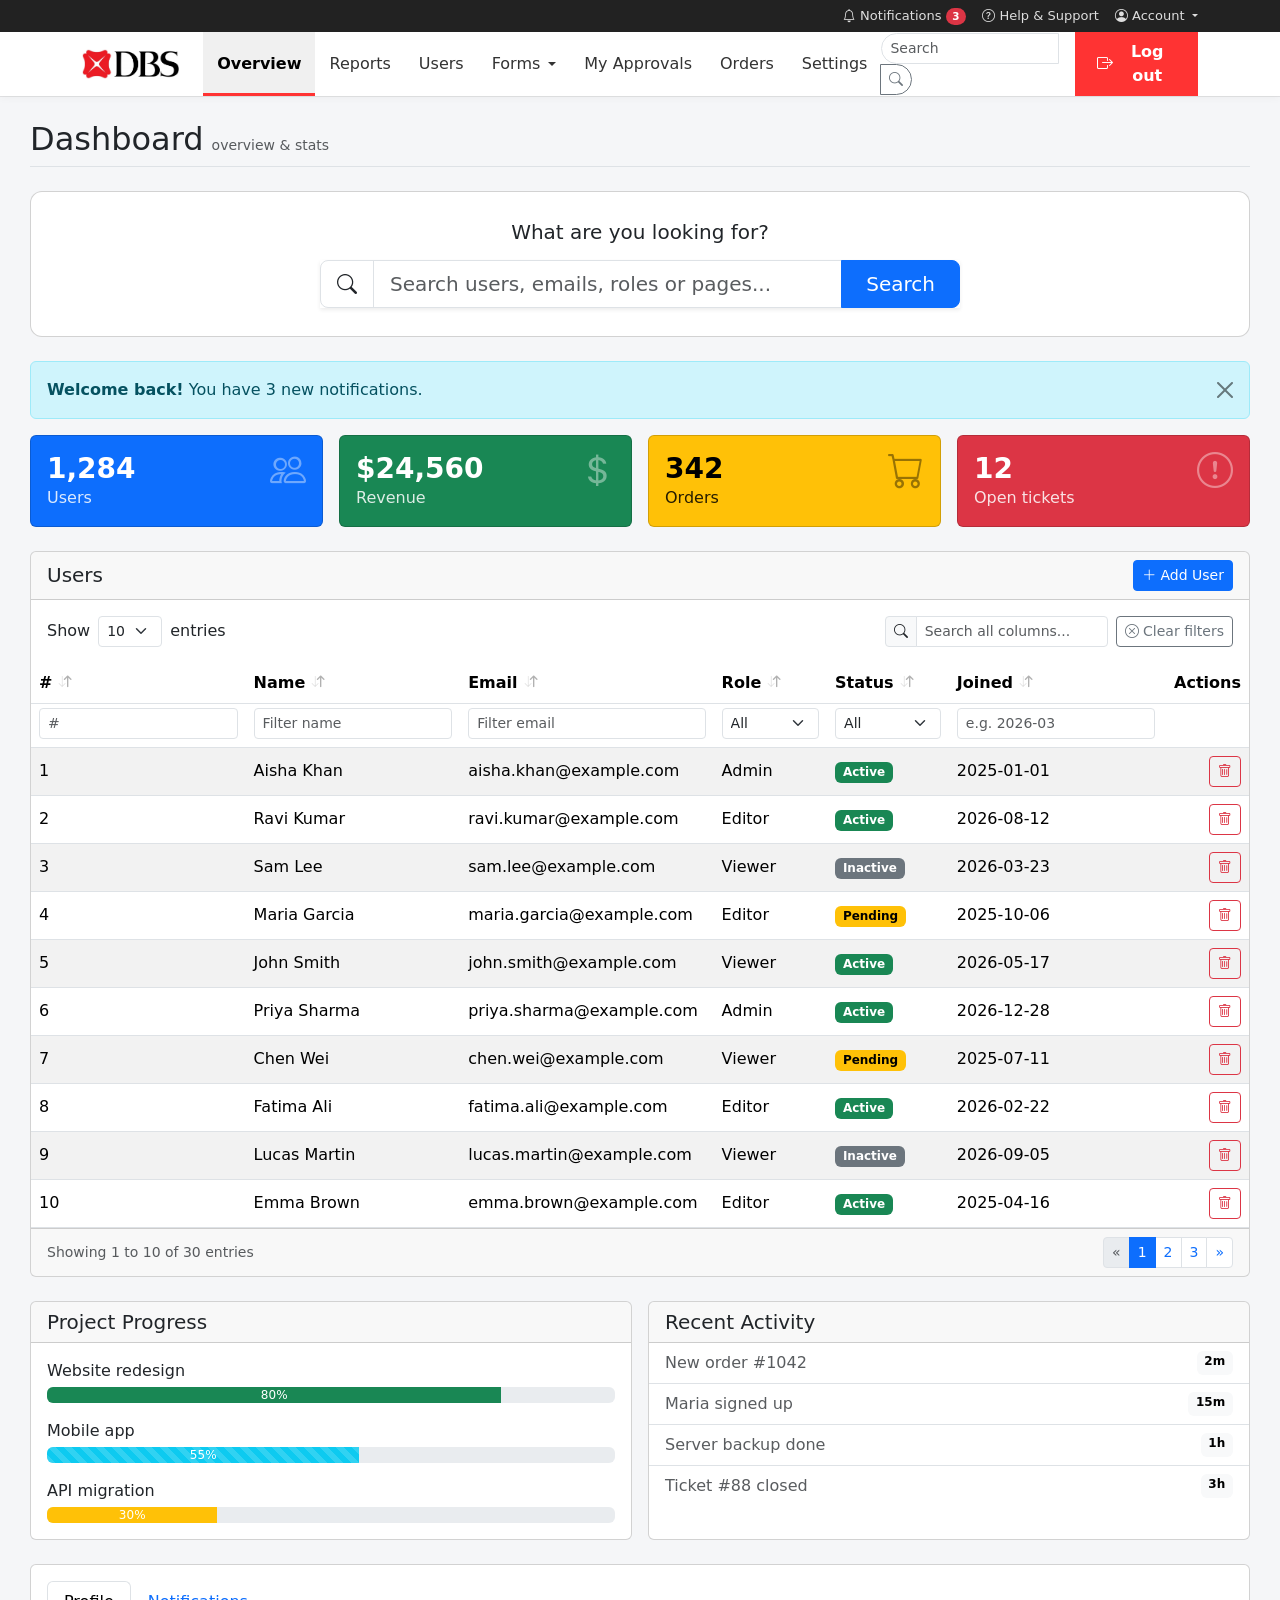
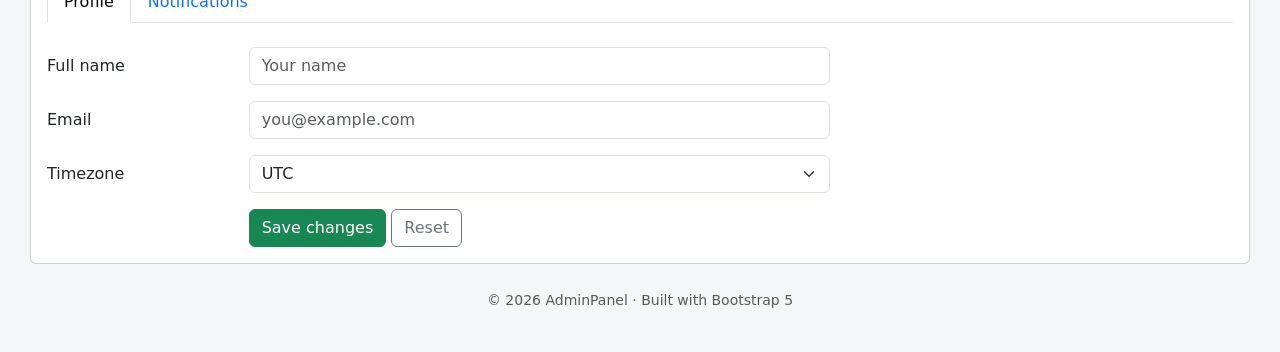
==== commit fcf6d7ea: "Add files via upload" ====
--- a/index.html
+++ b/index.html
@@ -10,92 +10,98 @@
   <link rel="stylesheet" href="css/bootstrap-icons.min.css">
   <!-- Page styles -->
   <link rel="stylesheet" href="css/style.css">
-  <!-- Sidebar: icons only by default; restore "expanded" if the user chose it -->
-  <script>
-    try { if (localStorage.getItem('sidebar') === 'expanded') document.documentElement.classList.add('sidebar-expanded'); } catch (e) {}
-  </script>
 </head>
-<body>
-
-  <!-- Top navbar -->
-  <nav class="navbar navbar-expand-md navbar-dark bg-dark fixed-top">
-    <div class="container-fluid">
-      <button type="button" class="btn sidebar-toggle me-2" id="sidebarToggle"
-              aria-controls="sidebar" aria-expanded="false" aria-label="Show menu">
-        <i class="bi bi-list"></i>
-      </button>
-      <a class="navbar-brand brand-logo me-auto" href="index.html"><img src="images/dbs-logo.jpg" alt="DBS" height="26"></a>
-      <button class="navbar-toggler" type="button" data-bs-toggle="collapse" data-bs-target="#topnav"
-              aria-controls="topnav" aria-expanded="false" aria-label="Toggle navigation">
-        <span class="navbar-toggler-icon"></span>
-      </button>
-      <div class="collapse navbar-collapse" id="topnav">
-        <!-- Search, centred in the top bar (js/search.js) -->
-        <form class="navbar-search my-2 my-md-0" role="search" id="navSearch" data-site-search autocomplete="off">
-          <div class="input-group">
-            <span class="input-group-text"><i class="bi bi-search"></i></span>
-            <input type="search" class="form-control" id="navSearchInput" placeholder="Search users and pages..." aria-label="Search users and pages">
-            <button class="btn btn-primary" type="submit">Search</button>
-          </div>
-          <div class="site-search-results list-group text-start shadow d-none" id="navSearchResults" aria-label="Search suggestions"></div>
-        </form>
-        <ul class="navbar-nav ms-auto">
-          <li class="nav-item">
-            <a class="nav-link" href="#"><i class="bi bi-bell"></i> <span class="badge rounded-pill text-bg-danger">3</span></a>
-          </li>
-          <li class="nav-item dropdown">
-            <a class="nav-link dropdown-toggle" href="#" role="button" data-bs-toggle="dropdown" aria-expanded="false">
-              <i class="bi bi-person-circle"></i> <span class="js-account-name">Account</span>
-            </a>
-            <ul class="dropdown-menu dropdown-menu-end">
-              <li><a class="dropdown-item" href="#">Profile</a></li>
-              <li><a class="dropdown-item" href="#">Settings</a></li>
-              <li><hr class="dropdown-divider"></li>
-              <li><a class="dropdown-item" href="login.html"><i class="bi bi-box-arrow-right"></i> Log out</a></li>
-            </ul>
-          </li>
-        </ul>
-      </div>
-    </div>
-  </nav>
+<body class="top-nav-layout">
 
   <!--
-    Sidebar menu (the same on every page; js/layout.js adds the behaviour).
-    A sub-menu is a "sub-toggle" link plus a <div class="collapse submenu submenu-level-N">.
-    Links to "#" are placeholders.
+    Header with the main menu (same items as the sidebar on the other pages).
+    Top: a thin utility bar. Below: logo, menu, search and Log out.
+    "Forms" opens a wide panel (mega menu) with its pages in columns.
   -->
-  <nav class="sidebar" id="sidebar" aria-label="Main menu">
-    <ul class="nav flex-column sidebar-nav">
-      <li class="nav-item"><a class="nav-link" href="index.html"><i class="bi bi-house" aria-hidden="true"></i><span class="nav-label">Overview</span></a></li>
-      <li class="nav-item"><a class="nav-link" href="#"><i class="bi bi-bar-chart" aria-hidden="true"></i><span class="nav-label">Reports</span></a></li>
-      <li class="nav-item"><a class="nav-link" href="index.html#users"><i class="bi bi-people" aria-hidden="true"></i><span class="nav-label">Users</span></a></li>
-      <li class="nav-item has-sub">
-        <a class="nav-link sub-toggle" href="#submenu-forms" role="button" data-bs-toggle="collapse" aria-expanded="false" aria-controls="submenu-forms"><i class="bi bi-ui-checks" aria-hidden="true"></i><span class="nav-label">Forms</span><i class="bi bi-chevron-down sub-caret" aria-hidden="true"></i></a>
-        <div class="collapse submenu submenu-level-1" id="submenu-forms">
-          <div class="submenu-title">Forms</div>
-          <ul class="nav flex-column">
-            <li class="nav-item has-sub">
-              <a class="nav-link sub-link sub-toggle" href="#submenu-registration" role="button" data-bs-toggle="collapse" aria-expanded="false" aria-controls="submenu-registration"><i class="bi bi-person-lines-fill" aria-hidden="true"></i><span class="nav-label">Registration Form</span><i class="bi bi-chevron-down sub-caret" aria-hidden="true"></i></a>
-              <div class="collapse submenu submenu-level-2" id="submenu-registration">
-                <ul class="nav flex-column">
-                  <li class="nav-item"><a class="nav-link sub-link" href="form.html"><i class="bi bi-file-earmark-text" aria-hidden="true"></i><span class="nav-label">Full Form</span></a></li>
-                  <li class="nav-item"><a class="nav-link sub-link" href="form.html#personal"><i class="bi bi-person-vcard" aria-hidden="true"></i><span class="nav-label">Personal Details</span></a></li>
-                  <li class="nav-item"><a class="nav-link sub-link" href="form.html#role-skills"><i class="bi bi-list-check" aria-hidden="true"></i><span class="nav-label">Role &amp; Skills</span></a></li>
-                  <li class="nav-item"><a class="nav-link sub-link" href="form.html#preferences"><i class="bi bi-toggles" aria-hidden="true"></i><span class="nav-label">Preferences</span></a></li>
-                  <li class="nav-item"><a class="nav-link sub-link" href="form.html#about-you"><i class="bi bi-chat-left-text" aria-hidden="true"></i><span class="nav-label">About You</span></a></li>
-                </ul>
+  <header class="site-header fixed-top">
+    <div class="utility-bar">
+      <div class="container-xl d-flex justify-content-end align-items-center gap-3">
+        <a class="utility-link" href="#"><i class="bi bi-bell"></i> Notifications <span class="badge rounded-pill text-bg-danger">3</span></a>
+        <a class="utility-link d-none d-sm-inline" href="#"><i class="bi bi-question-circle"></i> Help &amp; Support</a>
+        <div class="dropdown">
+          <a class="utility-link dropdown-toggle" href="#" role="button" data-bs-toggle="dropdown" aria-expanded="false">
+            <i class="bi bi-person-circle"></i> <span class="js-account-name">Account</span>
+          </a>
+          <ul class="dropdown-menu dropdown-menu-end">
+            <li><a class="dropdown-item" href="#">Profile</a></li>
+            <li><a class="dropdown-item" href="#">Settings</a></li>
+            <li><hr class="dropdown-divider"></li>
+            <li><a class="dropdown-item" href="login.html"><i class="bi bi-box-arrow-right"></i> Log out</a></li>
+          </ul>
+        </div>
+      </div>
+    </div>
+
+    <nav class="navbar navbar-expand-lg main-nav" aria-label="Main menu">
+      <div class="container-xl">
+        <a class="navbar-brand me-4" href="index.html"><img src="images/dbs-logo.jpg" alt="DBS" class="header-logo"></a>
+        <button class="navbar-toggler" type="button" data-bs-toggle="collapse" data-bs-target="#topMenu"
+                aria-controls="topMenu" aria-expanded="false" aria-label="Show menu">
+          <span class="navbar-toggler-icon"></span>
+        </button>
+
+        <div class="collapse navbar-collapse" id="topMenu">
+          <ul class="navbar-nav me-auto top-menu">
+            <li class="nav-item"><a class="nav-link" href="index.html" data-menu-link><span class="nav-label">Overview</span></a></li>
+            <li class="nav-item"><a class="nav-link" href="#" data-menu-link><span class="nav-label">Reports</span></a></li>
+            <li class="nav-item"><a class="nav-link" href="index.html#users" data-menu-link><span class="nav-label">Users</span></a></li>
+            <li class="nav-item dropdown mega-dropdown">
+              <a class="nav-link dropdown-toggle" href="#" role="button" data-bs-toggle="dropdown" aria-expanded="false" id="formsMenu">
+                <span class="nav-label">Forms</span>
+              </a>
+              <div class="dropdown-menu mega-menu" aria-labelledby="formsMenu">
+                <div class="container-xl">
+                  <div class="row g-4">
+                    <div class="col-lg-4">
+                      <h6 class="mega-heading">Registration Form</h6>
+                      <ul class="list-unstyled mega-links">
+                        <li><a class="dropdown-item" href="form.html" data-menu-link data-trail="Forms › Registration Form"><i class="bi bi-file-earmark-text" aria-hidden="true"></i> <span class="nav-label">Full Form</span></a></li>
+                        <li><a class="dropdown-item" href="form.html#personal" data-menu-link data-trail="Forms › Registration Form"><i class="bi bi-person-vcard" aria-hidden="true"></i> <span class="nav-label">Personal Details</span></a></li>
+                        <li><a class="dropdown-item" href="form.html#role-skills" data-menu-link data-trail="Forms › Registration Form"><i class="bi bi-list-check" aria-hidden="true"></i> <span class="nav-label">Role &amp; Skills</span></a></li>
+                        <li><a class="dropdown-item" href="form.html#preferences" data-menu-link data-trail="Forms › Registration Form"><i class="bi bi-toggles" aria-hidden="true"></i> <span class="nav-label">Preferences</span></a></li>
+                        <li><a class="dropdown-item" href="form.html#about-you" data-menu-link data-trail="Forms › Registration Form"><i class="bi bi-chat-left-text" aria-hidden="true"></i> <span class="nav-label">About You</span></a></li>
+                      </ul>
+                    </div>
+                    <div class="col-lg-4">
+                      <h6 class="mega-heading">Scheduling</h6>
+                      <ul class="list-unstyled mega-links">
+                        <li><a class="dropdown-item" href="form.html#date-time" data-menu-link data-trail="Forms"><i class="bi bi-calendar-event" aria-hidden="true"></i> <span class="nav-label">Date &amp; Time</span></a></li>
+                      </ul>
+                    </div>
+                    <div class="col-lg-4">
+                      <div class="mega-card">
+                        <h6 class="mb-1">Send a request</h6>
+                        <p class="small text-body-secondary mb-3">Fill in the registration form, then follow it in My Approvals.</p>
+                        <a class="btn btn-danger btn-sm" href="form.html">Open the form <i class="bi bi-arrow-right"></i></a>
+                      </div>
+                    </div>
+                  </div>
+                </div>
               </div>
             </li>
-            <li class="nav-item"><a class="nav-link sub-link" href="form.html#date-time"><i class="bi bi-calendar-event" aria-hidden="true"></i><span class="nav-label">Date &amp; Time</span></a></li>
+            <li class="nav-item"><a class="nav-link" href="approvals.html" data-menu-link><span class="nav-label">My Approvals</span> <span class="badge rounded-pill text-bg-danger d-none" data-badge="pending-approvals"></span></a></li>
+            <li class="nav-item"><a class="nav-link" href="#" data-menu-link><span class="nav-label">Orders</span></a></li>
+            <li class="nav-item"><a class="nav-link" href="#" data-menu-link><span class="nav-label">Settings</span></a></li>
           </ul>
-        </div>
-      </li>
-      <li class="nav-item"><a class="nav-link" href="approvals.html"><i class="bi bi-clipboard-check" aria-hidden="true"></i><span class="nav-label">My Approvals</span><span class="nav-badge badge rounded-pill text-bg-danger d-none" data-badge="pending-approvals"></span></a></li>
-      <li class="nav-item"><a class="nav-link" href="#"><i class="bi bi-cart" aria-hidden="true"></i><span class="nav-label">Orders</span></a></li>
-      <li class="nav-item"><a class="nav-link" href="#"><i class="bi bi-gear" aria-hidden="true"></i><span class="nav-label">Settings</span></a></li>
-    </ul>
-  </nav>
-  <div class="sidebar-backdrop" id="sidebarBackdrop"></div>
+
+          <form class="header-search my-2 my-lg-0 me-lg-3" role="search" id="navSearch" data-site-search autocomplete="off">
+            <div class="input-group input-group-sm">
+              <input type="search" class="form-control" id="navSearchInput" placeholder="Search" aria-label="Search users and pages">
+              <button class="btn btn-outline-secondary" type="submit" aria-label="Search"><i class="bi bi-search"></i></button>
+            </div>
+            <div class="site-search-results list-group text-start shadow d-none" id="navSearchResults" aria-label="Search suggestions"></div>
+          </form>
+          <a class="btn btn-header-action" href="login.html"><i class="bi bi-box-arrow-right"></i> Log out</a>
+        </div>
+      </div>
+    </nav>
+  </header>
+
 
   <main class="main">
     <div class="d-flex align-items-baseline border-bottom pb-2 mb-4">
--- a/css/style.css
+++ b/css/style.css
@@ -215,3 +215,77 @@
 #requestsTable .filter-row .form-control, #requestsTable .filter-row .form-select { min-width: 70px; }
 #requestsTable thead th.sortable { white-space: normal; }
 #requestsTable .requester-email { word-break: break-all; }
+
+/* ---- Header menu (index.html): menu across the top, in the style of dbs.com.sg ---------- */
+.top-nav-layout { --navbar-h: 96px; --brand-red: #ff3333; padding-top: 96px; }
+.top-nav-layout .main { margin-left: auto; margin-right: auto; max-width: 1320px; }
+
+.site-header { background: #fff; box-shadow: 0 1px 0 rgba(0,0,0,.08), 0 2px 8px rgba(0,0,0,.04); }
+
+/* Thin dark bar on top */
+.utility-bar { background: #222; height: 32px; font-size: .8125rem; }
+.utility-bar .container-xl { height: 100%; }
+.utility-link { color: rgba(255,255,255,.85); text-decoration: none; }
+.utility-link:hover, .utility-link:focus-visible, .utility-link.show { color: #fff; }
+.utility-bar .badge { font-size: .65rem; }
+
+/* White bar: logo, menu, search, button */
+.main-nav { padding: 0; }
+.main-nav .container-xl { min-height: 64px; }
+.header-logo { height: 30px; width: auto; display: block; }
+.top-menu .nav-link {
+  color: #333; font-weight: 500; padding: 0 14px !important; height: 64px;
+  display: flex; align-items: center; gap: 6px; white-space: nowrap;
+}
+.top-menu .nav-link:hover, .top-menu .nav-link:focus-visible,
+.top-menu .nav-link.show, .top-menu .nav-link.active { background: #f0f0f0; color: #000; }
+.top-menu .nav-link.active { font-weight: 600; box-shadow: inset 0 -3px 0 var(--brand-red); }
+.top-menu .dropdown-toggle::after { margin-left: 2px; }
+
+/* Forms: wide panel under the header with links in columns */
+.top-menu .mega-dropdown { position: static; }
+.top-menu .mega-menu {
+  left: 0; right: 0; top: 100%; margin-top: 0; padding: 28px 0;
+  border: 0; border-top: 1px solid #e9e9e9; border-radius: 0;
+  box-shadow: 0 16px 24px rgba(0,0,0,.12);
+}
+.mega-heading {
+  font-size: .75rem; font-weight: 700; letter-spacing: .05em; text-transform: uppercase;
+  color: var(--brand-red); padding-bottom: 8px; margin-bottom: 8px; border-bottom: 1px solid #e9e9e9;
+}
+.mega-links .dropdown-item { padding: 8px 10px; border-radius: 6px; color: #333; display: flex; align-items: center; gap: 10px; }
+.mega-links .dropdown-item .bi { color: #777; }
+.mega-links .dropdown-item:hover, .mega-links .dropdown-item:focus-visible { background: #f0f0f0; color: #000; }
+.mega-links .dropdown-item.active { background: #fdeaea; color: #000; font-weight: 600; }
+.mega-links .dropdown-item.active .bi { color: var(--brand-red); }
+.mega-card { background: #f6f6f6; border-radius: 8px; padding: 20px; }
+
+/* Search pill and the red button on the right */
+.header-search { position: relative; }
+.header-search .form-control { width: 170px; border-radius: 999px 0 0 999px; transition: width .2s; }
+.header-search .form-control:focus { width: 230px; }
+.header-search .btn { border-radius: 0 999px 999px 0; }
+.header-search .site-search-results { left: auto; right: 0; min-width: 340px; }
+.btn-header-action {
+  background: var(--brand-red); color: #fff; border: 0; border-radius: 0; font-weight: 600;
+  height: 64px; display: flex; align-items: center; gap: 6px; padding: 0 22px;
+}
+.btn-header-action:hover, .btn-header-action:focus-visible { background: #e02020; color: #fff; }
+
+/* Below 992px: the menu folds into the ☰ button and opens as a list */
+@media (max-width: 991.98px) {
+  .site-header .navbar-collapse { max-height: calc(100vh - 96px); overflow-y: auto; padding-bottom: 12px; }
+  .top-menu .nav-link { height: auto; padding: 12px 8px !important; }
+  .top-menu .nav-link.active { box-shadow: inset 3px 0 0 var(--brand-red); }
+  .top-menu .mega-menu { position: static; box-shadow: none; border-top: 0; padding: 4px 0 8px 16px; }
+  .top-menu .mega-menu .container-xl { padding: 0; }
+  .mega-card { display: none; }
+  .header-search .form-control, .header-search .form-control:focus { width: 100%; }
+  .header-search .site-search-results { left: 0; min-width: 0; }
+  .btn-header-action { height: auto; padding: 10px 16px; border-radius: 6px; display: inline-flex; }
+}
+/* Keyboard focus in the header: a red inset ring instead of Bootstrap's blue glow */
+.top-menu .nav-link:focus-visible, .mega-links .dropdown-item:focus-visible, .btn-header-action:focus-visible {
+  outline: 0; box-shadow: inset 0 0 0 2px var(--brand-red);
+}
+.top-menu .nav-link.active:focus-visible { box-shadow: inset 0 0 0 2px var(--brand-red), inset 0 -3px 0 var(--brand-red); }
